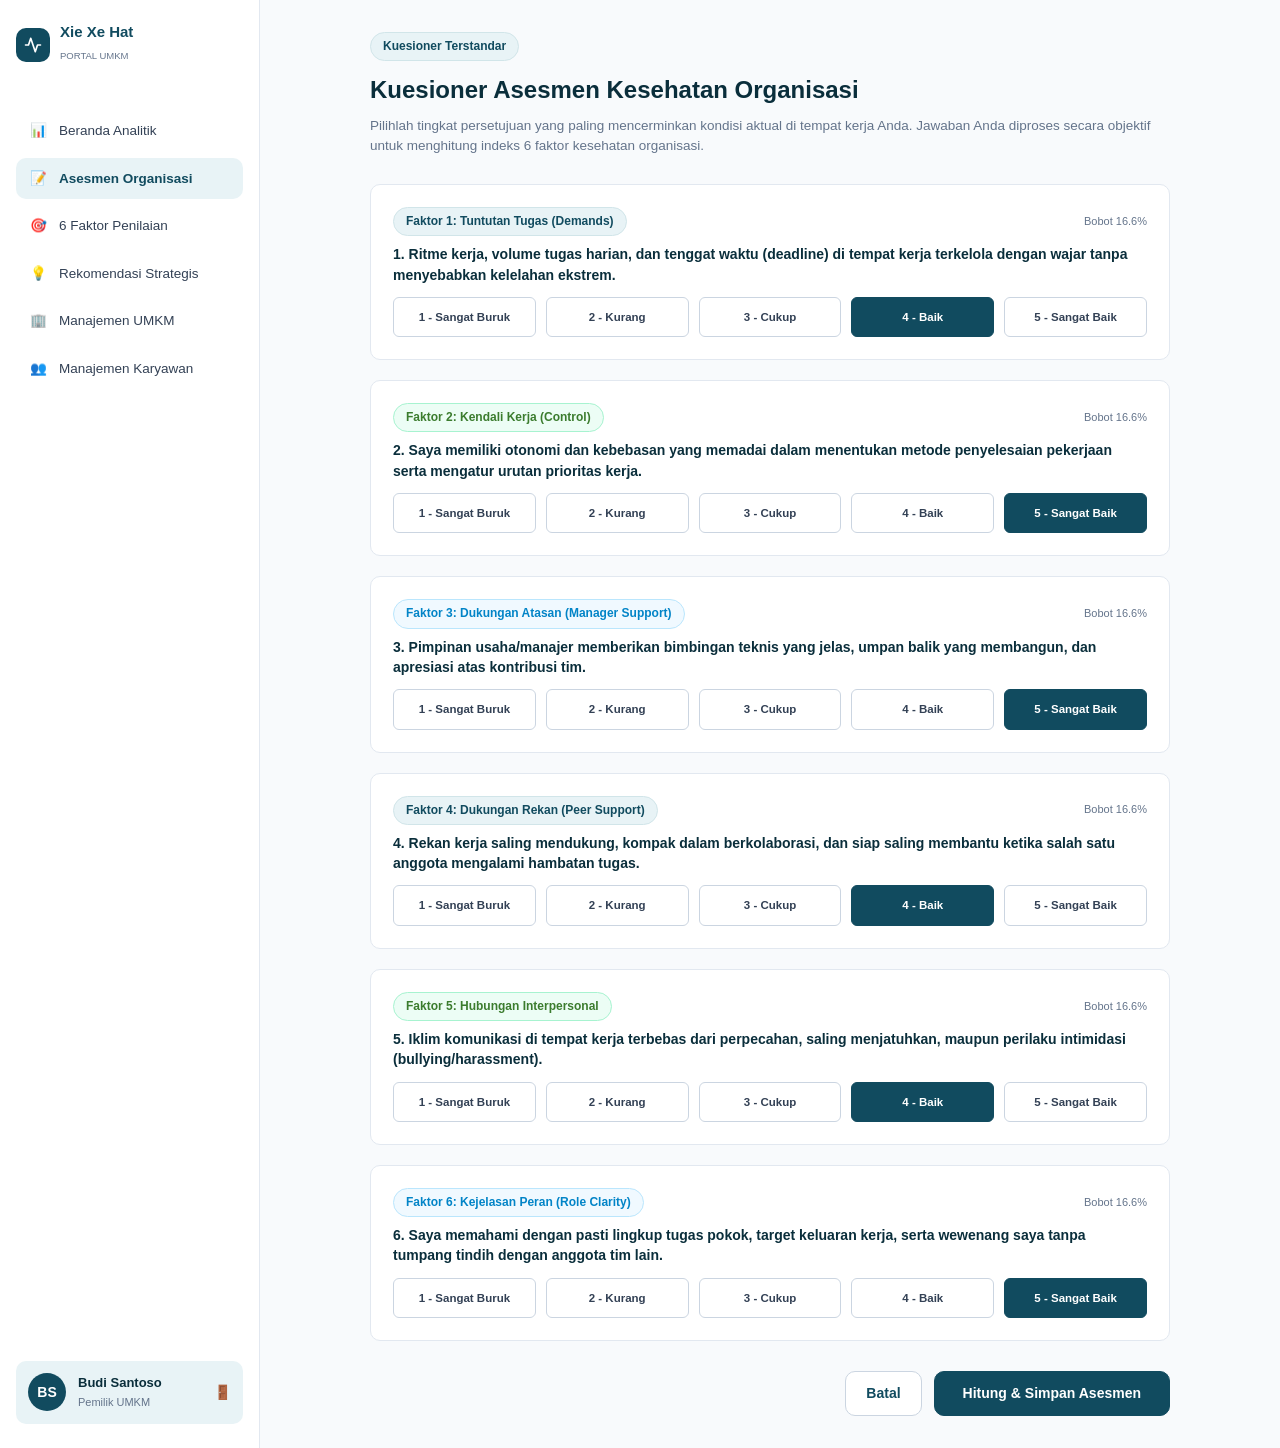
==== asesmen.html @ 7491c0dc "project vanilla xiexehat" ====
<!DOCTYPE html>
<html lang="id">
<head>
    <meta charset="UTF-8">
    <meta name="viewport" content="width=device-width, initial-scale=1.0">
    <title>Asesmen Organisasi - Xie Xe Hat</title>
    <link rel="stylesheet" href="css/style.css">
    <style>
        .likert-group {
            display: grid;
            grid-template-columns: repeat(5, 1fr);
            gap: 10px;
            margin-top: 12px;
        }
        .likert-item {
            text-align: center;
        }
        .likert-label {
            display: block;
            padding: 10px 4px;
            border: 1px solid var(--border-hover);
            border-radius: var(--radius-sm);
            background: #FFFFFF;
            cursor: pointer;
            font-size: 11.5px;
            font-weight: 600;
            color: var(--text-body);
            transition: all 0.2s ease;
        }
        .likert-item input[type="radio"] {
            display: none;
        }
        .likert-item input[type="radio"]:checked + .likert-label {
            background-color: var(--primary);
            color: #FFFFFF;
            border-color: var(--primary);
        }
        .question-card {
            background: #FFFFFF;
            border: 1px solid var(--border-subtle);
            border-radius: var(--radius-md);
            padding: 22px;
            margin-bottom: 20px;
        }
    </style>
</head>
<body>

    <div class="app-layout">
        
        <!-- SIDEBAR -->
        <aside class="app-sidebar">
            <div style="display: flex; align-items: center; gap: 10px; margin-bottom: 20px;">
                <div class="nav-brand-logo" style="width: 34px; height: 34px;">
                    <svg width="18" height="18" viewBox="0 0 24 24" fill="none" stroke="currentColor" stroke-width="2.2" stroke-linecap="round" stroke-linejoin="round">
                        <path d="M22 12h-4l-3 9L9 3l-3 9H2" />
                    </svg>
                </div>
                <div>
                    <strong style="font-size: 15px; color: var(--primary); display: block; line-height: 1.1;">Xie Xe Hat</strong>
                    <span style="font-size: 9.5px; color: var(--text-muted); text-transform: uppercase;">Portal UMKM</span>
                </div>
            </div>

            <ul class="sidebar-nav">
                <li class="sidebar-item">
                    <a href="dashboard.html">
                        <span>📊</span> Beranda Analitik
                    </a>
                </li>
                <li class="sidebar-item active">
                    <a href="asesmen.html">
                        <span>📝</span> Asesmen Organisasi
                    </a>
                </li>
                <li class="sidebar-item">
                    <a href="enam-faktor.html">
                        <span>🎯</span> 6 Faktor Penilaian
                    </a>
                </li>
                <li class="sidebar-item">
                    <a href="rekomendasi.html">
                        <span>💡</span> Rekomendasi Strategis
                    </a>
                </li>
                <li class="sidebar-item">
                    <a href="manajemen-umkm.html">
                        <span>🏢</span> Manajemen UMKM
                    </a>
                </li>
                <li class="sidebar-item">
                    <a href="manajemen-karyawan.html">
                        <span>👥</span> Manajemen Karyawan
                    </a>
                </li>
            </ul>

            <div class="sidebar-profile">
                <div class="user-avatar">BS</div>
                <div style="flex-grow: 1; overflow: hidden;">
                    <div id="userName" style="font-size: 13px; font-weight: 700; color: var(--text-heading); white-space: nowrap; text-overflow: ellipsis; overflow: hidden;">
                        Budi Santoso
                    </div>
                    <div id="userRole" style="font-size: 11px; color: var(--text-muted);">
                        Pemilik UMKM
                    </div>
                </div>
                <button onclick="handleLogout()" style="background: none; border: none; cursor: pointer; color: var(--danger); font-size: 14px;" title="Keluar">
                    🚪
                </button>
            </div>
        </aside>

        <!-- MAIN CONTENT AREA -->
        <main class="app-main">
            
            <div style="max-width: 800px; margin: 0 auto;">
                
                <div style="margin-bottom: 28px;">
                    <div class="badge badge-primary" style="margin-bottom: 10px;">Kuesioner Terstandar</div>
                    <h1 style="font-size: 24px; font-weight: 800; color: var(--text-heading); margin-bottom: 6px;">
                        Kuesioner Asesmen Kesehatan Organisasi
                    </h1>
                    <p style="font-size: 13.5px; color: var(--text-muted); line-height: 1.5;">
                        Pilihlah tingkat persetujuan yang paling mencerminkan kondisi aktual di tempat kerja Anda. Jawaban Anda diproses secara objektif untuk menghitung indeks 6 faktor kesehatan organisasi.
                    </p>
                </div>

                <form id="assessmentForm" onsubmit="submitAssessment(event)">
                    
                    <!-- Question 1: Demands -->
                    <div class="question-card">
                        <div style="display: flex; justify-content: space-between; align-items: center; margin-bottom: 8px;">
                            <span class="badge badge-primary">Faktor 1: Tuntutan Tugas (Demands)</span>
                            <span style="font-size: 11px; color: var(--text-muted);">Bobot 16.6%</span>
                        </div>
                        <p style="font-size: 14px; font-weight: 600; color: var(--text-heading); line-height: 1.45;">
                            1. Ritme kerja, volume tugas harian, dan tenggat waktu (deadline) di tempat kerja terkelola dengan wajar tanpa menyebabkan kelelahan ekstrem.
                        </p>
                        <div class="likert-group">
                            <div class="likert-item">
                                <input type="radio" id="q1_1" name="q1" value="1" required>
                                <label for="q1_1" class="likert-label">1 - Sangat Buruk</label>
                            </div>
                            <div class="likert-item">
                                <input type="radio" id="q1_2" name="q1" value="2">
                                <label for="q1_2" class="likert-label">2 - Kurang</label>
                            </div>
                            <div class="likert-item">
                                <input type="radio" id="q1_3" name="q1" value="3">
                                <label for="q1_3" class="likert-label">3 - Cukup</label>
                            </div>
                            <div class="likert-item">
                                <input type="radio" id="q1_4" name="q1" value="4" checked>
                                <label for="q1_4" class="likert-label">4 - Baik</label>
                            </div>
                            <div class="likert-item">
                                <input type="radio" id="q1_5" name="q1" value="5">
                                <label for="q1_5" class="likert-label">5 - Sangat Baik</label>
                            </div>
                        </div>
                    </div>

                    <!-- Question 2: Control -->
                    <div class="question-card">
                        <div style="display: flex; justify-content: space-between; align-items: center; margin-bottom: 8px;">
                            <span class="badge badge-sage">Faktor 2: Kendali Kerja (Control)</span>
                            <span style="font-size: 11px; color: var(--text-muted);">Bobot 16.6%</span>
                        </div>
                        <p style="font-size: 14px; font-weight: 600; color: var(--text-heading); line-height: 1.45;">
                            2. Saya memiliki otonomi dan kebebasan yang memadai dalam menentukan metode penyelesaian pekerjaan serta mengatur urutan prioritas kerja.
                        </p>
                        <div class="likert-group">
                            <div class="likert-item">
                                <input type="radio" id="q2_1" name="q2" value="1" required>
                                <label for="q2_1" class="likert-label">1 - Sangat Buruk</label>
                            </div>
                            <div class="likert-item">
                                <input type="radio" id="q2_2" name="q2" value="2">
                                <label for="q2_2" class="likert-label">2 - Kurang</label>
                            </div>
                            <div class="likert-item">
                                <input type="radio" id="q2_3" name="q2" value="3">
                                <label for="q2_3" class="likert-label">3 - Cukup</label>
                            </div>
                            <div class="likert-item">
                                <input type="radio" id="q2_4" name="q2" value="4">
                                <label for="q2_4" class="likert-label">4 - Baik</label>
                            </div>
                            <div class="likert-item">
                                <input type="radio" id="q2_5" name="q2" value="5" checked>
                                <label for="q2_5" class="likert-label">5 - Sangat Baik</label>
                            </div>
                        </div>
                    </div>

                    <!-- Question 3: Manager Support -->
                    <div class="question-card">
                        <div style="display: flex; justify-content: space-between; align-items: center; margin-bottom: 8px;">
                            <span class="badge badge-cyan">Faktor 3: Dukungan Atasan (Manager Support)</span>
                            <span style="font-size: 11px; color: var(--text-muted);">Bobot 16.6%</span>
                        </div>
                        <p style="font-size: 14px; font-weight: 600; color: var(--text-heading); line-height: 1.45;">
                            3. Pimpinan usaha/manajer memberikan bimbingan teknis yang jelas, umpan balik yang membangun, dan apresiasi atas kontribusi tim.
                        </p>
                        <div class="likert-group">
                            <div class="likert-item">
                                <input type="radio" id="q3_1" name="q3" value="1" required>
                                <label for="q3_1" class="likert-label">1 - Sangat Buruk</label>
                            </div>
                            <div class="likert-item">
                                <input type="radio" id="q3_2" name="q3" value="2">
                                <label for="q3_2" class="likert-label">2 - Kurang</label>
                            </div>
                            <div class="likert-item">
                                <input type="radio" id="q3_3" name="q3" value="3">
                                <label for="q3_3" class="likert-label">3 - Cukup</label>
                            </div>
                            <div class="likert-item">
                                <input type="radio" id="q3_4" name="q3" value="4">
                                <label for="q3_4" class="likert-label">4 - Baik</label>
                            </div>
                            <div class="likert-item">
                                <input type="radio" id="q3_5" name="q3" value="5" checked>
                                <label for="q3_5" class="likert-label">5 - Sangat Baik</label>
                            </div>
                        </div>
                    </div>

                    <!-- Question 4: Peer Support -->
                    <div class="question-card">
                        <div style="display: flex; justify-content: space-between; align-items: center; margin-bottom: 8px;">
                            <span class="badge badge-primary">Faktor 4: Dukungan Rekan (Peer Support)</span>
                            <span style="font-size: 11px; color: var(--text-muted);">Bobot 16.6%</span>
                        </div>
                        <p style="font-size: 14px; font-weight: 600; color: var(--text-heading); line-height: 1.45;">
                            4. Rekan kerja saling mendukung, kompak dalam berkolaborasi, dan siap saling membantu ketika salah satu anggota mengalami hambatan tugas.
                        </p>
                        <div class="likert-group">
                            <div class="likert-item">
                                <input type="radio" id="q4_1" name="q4" value="1" required>
                                <label for="q4_1" class="likert-label">1 - Sangat Buruk</label>
                            </div>
                            <div class="likert-item">
                                <input type="radio" id="q4_2" name="q4" value="2">
                                <label for="q4_2" class="likert-label">2 - Kurang</label>
                            </div>
                            <div class="likert-item">
                                <input type="radio" id="q4_3" name="q4" value="3">
                                <label for="q4_3" class="likert-label">3 - Cukup</label>
                            </div>
                            <div class="likert-item">
                                <input type="radio" id="q4_4" name="q4" value="4" checked>
                                <label for="q4_4" class="likert-label">4 - Baik</label>
                            </div>
                            <div class="likert-item">
                                <input type="radio" id="q4_5" name="q4" value="5">
                                <label for="q4_5" class="likert-label">5 - Sangat Baik</label>
                            </div>
                        </div>
                    </div>

                    <!-- Question 5: Relationships -->
                    <div class="question-card">
                        <div style="display: flex; justify-content: space-between; align-items: center; margin-bottom: 8px;">
                            <span class="badge badge-sage">Faktor 5: Hubungan Interpersonal</span>
                            <span style="font-size: 11px; color: var(--text-muted);">Bobot 16.6%</span>
                        </div>
                        <p style="font-size: 14px; font-weight: 600; color: var(--text-heading); line-height: 1.45;">
                            5. Iklim komunikasi di tempat kerja terbebas dari perpecahan, saling menjatuhkan, maupun perilaku intimidasi (bullying/harassment).
                        </p>
                        <div class="likert-group">
                            <div class="likert-item">
                                <input type="radio" id="q5_1" name="q5" value="1" required>
                                <label for="q5_1" class="likert-label">1 - Sangat Buruk</label>
                            </div>
                            <div class="likert-item">
                                <input type="radio" id="q5_2" name="q5" value="2">
                                <label for="q5_2" class="likert-label">2 - Kurang</label>
                            </div>
                            <div class="likert-item">
                                <input type="radio" id="q5_3" name="q5" value="3">
                                <label for="q5_3" class="likert-label">3 - Cukup</label>
                            </div>
                            <div class="likert-item">
                                <input type="radio" id="q5_4" name="q5" value="4" checked>
                                <label for="q5_4" class="likert-label">4 - Baik</label>
                            </div>
                            <div class="likert-item">
                                <input type="radio" id="q5_5" name="q5" value="5">
                                <label for="q5_5" class="likert-label">5 - Sangat Baik</label>
                            </div>
                        </div>
                    </div>

                    <!-- Question 6: Role Clarity -->
                    <div class="question-card">
                        <div style="display: flex; justify-content: space-between; align-items: center; margin-bottom: 8px;">
                            <span class="badge badge-cyan">Faktor 6: Kejelasan Peran (Role Clarity)</span>
                            <span style="font-size: 11px; color: var(--text-muted);">Bobot 16.6%</span>
                        </div>
                        <p style="font-size: 14px; font-weight: 600; color: var(--text-heading); line-height: 1.45;">
                            6. Saya memahami dengan pasti lingkup tugas pokok, target keluaran kerja, serta wewenang saya tanpa tumpang tindih dengan anggota tim lain.
                        </p>
                        <div class="likert-group">
                            <div class="likert-item">
                                <input type="radio" id="q6_1" name="q6" value="1" required>
                                <label for="q6_1" class="likert-label">1 - Sangat Buruk</label>
                            </div>
                            <div class="likert-item">
                                <input type="radio" id="q6_2" name="q6" value="2">
                                <label for="q6_2" class="likert-label">2 - Kurang</label>
                            </div>
                            <div class="likert-item">
                                <input type="radio" id="q6_3" name="q6" value="3">
                                <label for="q6_3" class="likert-label">3 - Cukup</label>
                            </div>
                            <div class="likert-item">
                                <input type="radio" id="q6_4" name="q6" value="4">
                                <label for="q6_4" class="likert-label">4 - Baik</label>
                            </div>
                            <div class="likert-item">
                                <input type="radio" id="q6_5" name="q6" value="5" checked>
                                <label for="q6_5" class="likert-label">5 - Sangat Baik</label>
                            </div>
                        </div>
                    </div>

                    <div style="display: flex; justify-content: flex-end; gap: 12px; margin-top: 30px;">
                        <a href="dashboard.html" class="btn btn-outline">Batal</a>
                        <button type="submit" class="btn btn-primary" style="padding: 12px 28px;">
                            Hitung & Simpan Asesmen
                        </button>
                    </div>

                </form>

            </div>

        </main>
    </div>

    <!-- SUCCESS MODAL -->
    <div id="successModal" class="modal-overlay">
        <div class="modal-content" style="text-align: center;">
            <div style="width: 56px; height: 56px; border-radius: 50%; background: var(--accent-mint-subtle); color: var(--accent-sage); display: flex; align-items: center; justify-content: center; font-size: 26px; margin: 0 auto 16px;">
                ✓
            </div>
            <h3 style="font-size: 18px; font-weight: 800; color: var(--text-heading); margin-bottom: 8px;">
                Asesmen Berhasil Disimpan!
            </h3>
            <p id="modalDesc" style="font-size: 13.5px; color: var(--text-muted); line-height: 1.5; margin-bottom: 24px;">
                Skor kesehatan organisasi Anda telah dikalkulasi ulang secara otomatis.
            </p>
            <div style="display: flex; justify-content: center; gap: 10px;">
                <a href="dashboard.html" class="btn btn-primary">Buka Dashboard</a>
                <a href="rekomendasi.html" class="btn btn-outline">Lihat Rekomendasi</a>
            </div>
        </div>
    </div>

    <script src="js/app.js"></script>
    <script>
        async function submitAssessment(e) {
            e.preventDefault();
            
            // Read 6 values (1 to 5)
            const v1 = parseInt(document.querySelector('input[name="q1"]:checked')?.value || 4);
            const v2 = parseInt(document.querySelector('input[name="q2"]:checked')?.value || 4);
            const v3 = parseInt(document.querySelector('input[name="q3"]:checked')?.value || 4);
            const v4 = parseInt(document.querySelector('input[name="q4"]:checked')?.value || 4);
            const v5 = parseInt(document.querySelector('input[name="q5"]:checked')?.value || 4);
            const v6 = parseInt(document.querySelector('input[name="q6"]:checked')?.value || 4);

            // Convert to percentage (value / 5 * 100)
            const newScores = {
                demands: Math.round((v1 / 5) * 100),
                control: Math.round((v2 / 5) * 100),
                managerSupport: Math.round((v3 / 5) * 100),
                peerSupport: Math.round((v4 / 5) * 100),
                relationships: Math.round((v5 / 5) * 100),
                roleClarity: Math.round((v6 / 5) * 100)
            };

            await Store.saveAssessment(newScores);

            const overall = Store.getOverallScore();
            document.getElementById('modalDesc').innerHTML = `Skor kesehatan organisasi terbaru: <strong style="color: var(--primary); font-size: 16px;">${overall}%</strong>. Data asesmen telah berhasil dicatat ke database.`;
            document.getElementById('successModal').classList.add('active');
        }
    </script>
</body>
</html>
---- css/style.css ----
/* ==========================================================================
   XIE XE HAT - ULTRA FAST VANILLA STYLESHEET
   Optimized for <20ms First Contentful Paint (Zero External Runtime Bloat)
   ========================================================================== */

:root {
    --primary: #114B5F;
    --primary-dark: #0A3342;
    --primary-light: #185C74;
    --primary-subtle: #E8F3F6;
    
    --accent-cyan: #38B6FF;
    --accent-cyan-dark: #0284C7;
    --accent-cyan-subtle: #F0F9FF;
    
    --accent-sage: #4E9F3D;
    --accent-sage-dark: #3B7C2E;
    --accent-mint: #10B981;
    --accent-mint-subtle: #ECFDF5;
    
    --warning: #F59E0B;
    --warning-subtle: #FEF3C7;
    --danger: #EF4444;
    --danger-subtle: #FEE2E2;

    --bg-base: #F8FAFC;
    --bg-card: #FFFFFF;
    --border-subtle: #E2E8F0;
    --border-hover: #CBD5E1;

    --text-heading: #0A2E3B;
    --text-body: #334155;
    --text-muted: #64748B;
    --text-subtle: #94A3B8;

    --font-stack: -apple-system, BlinkMacSystemFont, 'Segoe UI', Roboto, 'Poppins', Helvetica, Arial, sans-serif;
    --radius-sm: 6px;
    --radius-md: 10px;
    --radius-lg: 14px;
    --radius-xl: 20px;
}

/* Base Reset */
*, *::before, *::after {
    box-sizing: border-box;
    margin: 0;
    padding: 0;
}

html {
    scroll-behavior: smooth;
}

body {
    font-family: var(--font-stack);
    background-color: var(--bg-base);
    color: var(--text-body);
    line-height: 1.6;
    -webkit-font-smoothing: antialiased;
}

a {
    color: inherit;
    text-decoration: none;
}

/* Layout Utilities */
.container {
    max-width: 1200px;
    margin-left: auto;
    margin-right: auto;
    padding-left: 24px;
    padding-right: 24px;
}

@media (min-width: 768px) {
    .container {
        padding-left: 40px;
        padding-right: 40px;
    }
}

/* Buttons */
.btn {
    display: inline-flex;
    align-items: center;
    justify-content: center;
    gap: 8px;
    padding: 10px 20px;
    font-size: 14px;
    font-weight: 600;
    border-radius: var(--radius-md);
    cursor: pointer;
    transition: all 0.2s ease;
    border: 1px solid transparent;
}

.btn-primary {
    background-color: var(--primary);
    color: #FFFFFF;
    border-color: var(--primary);
}

.btn-primary:hover {
    background-color: var(--primary-dark);
    border-color: var(--primary-dark);
}

.btn-outline {
    background-color: #FFFFFF;
    color: var(--primary);
    border-color: var(--border-hover);
}

.btn-outline:hover {
    background-color: var(--primary-subtle);
    border-color: var(--primary);
}

.btn-sm {
    padding: 6px 14px;
    font-size: 12px;
}

/* Badges */
.badge {
    display: inline-flex;
    align-items: center;
    gap: 6px;
    padding: 4px 12px;
    border-radius: 9999px;
    font-size: 12px;
    font-weight: 600;
    border: 1px solid var(--border-subtle);
    background-color: #FFFFFF;
}

.badge-primary {
    background-color: var(--primary-subtle);
    color: var(--primary);
    border-color: #D1E5E9;
}

.badge-sage {
    background-color: var(--accent-mint-subtle);
    color: var(--accent-sage-dark);
    border-color: #A7F3D0;
}

.badge-cyan {
    background-color: var(--accent-cyan-subtle);
    color: var(--accent-cyan-dark);
    border-color: #BAE6FD;
}

.badge-danger {
    background-color: var(--danger-subtle);
    color: #B91C1C;
    border-color: #FECACA;
}

/* Flat Subtle Card */
.card {
    background-color: var(--bg-card);
    border: 1px solid var(--border-subtle);
    border-radius: var(--radius-lg);
    padding: 24px;
    transition: border-color 0.2s ease;
}

.card:hover {
    border-color: var(--border-hover);
}

/* Form Controls */
.form-group {
    display: flex;
    flex-direction: column;
    gap: 6px;
    margin-bottom: 18px;
}

.form-group label {
    font-size: 13px;
    font-weight: 600;
    color: var(--text-heading);
}

.form-control {
    width: 100%;
    padding: 11px 14px;
    font-size: 14px;
    border: 1px solid var(--border-hover);
    border-radius: var(--radius-sm);
    background-color: #FFFFFF;
    color: var(--text-body);
    outline: none;
    transition: all 0.2s ease;
}

.form-control:focus {
    border-color: var(--accent-cyan);
    box-shadow: 0 0 0 3px rgba(56, 182, 255, 0.15);
}

/* Navigation Bar */
.navbar {
    position: sticky;
    top: 0;
    z-index: 100;
    background-color: rgba(248, 250, 252, 0.95);
    backdrop-filter: blur(8px);
    border-bottom: 1px solid var(--border-subtle);
    padding: 14px 0;
}

.nav-container {
    display: flex;
    align-items: center;
    justify-content: space-between;
}

.nav-brand {
    display: flex;
    align-items: center;
    gap: 12px;
}

.nav-brand-logo {
    width: 38px;
    height: 38px;
    background-color: var(--primary);
    border-radius: var(--radius-md);
    display: flex;
    align-items: center;
    justify-content: center;
    color: #FFFFFF;
}

.nav-brand-text {
    display: flex;
    flex-direction: column;
}

.brand-title {
    font-size: 18px;
    font-weight: 800;
    color: var(--primary);
    line-height: 1.1;
}

.brand-subtitle {
    font-size: 10px;
    font-weight: 600;
    color: var(--text-muted);
    text-transform: uppercase;
    letter-spacing: 0.8px;
}

.nav-links {
    display: none;
    align-items: center;
    gap: 24px;
    list-style: none;
    font-size: 14px;
    font-weight: 500;
    color: var(--text-body);
}

.nav-links a:hover {
    color: var(--primary);
}

.nav-actions {
    display: flex;
    align-items: center;
    gap: 10px;
}

@media (min-width: 820px) {
    .nav-links {
        display: flex;
    }
}

/* ==========================================================================
   APP / DASHBOARD SHELL LAYOUT
   ========================================================================== */
.app-layout {
    display: flex;
    min-height: 100vh;
}

.app-sidebar {
    width: 260px;
    background-color: #FFFFFF;
    border-right: 1px solid var(--border-subtle);
    display: flex;
    flex-direction: column;
    padding: 24px 16px;
    flex-shrink: 0;
}

.app-main {
    flex-grow: 1;
    background-color: var(--bg-base);
    padding: 32px 40px;
    overflow-y: auto;
}

.sidebar-nav {
    list-style: none;
    margin-top: 24px;
    display: flex;
    flex-direction: column;
    gap: 6px;
    flex-grow: 1;
}

.sidebar-item a {
    display: flex;
    align-items: center;
    gap: 12px;
    padding: 10px 14px;
    border-radius: var(--radius-md);
    font-size: 13.5px;
    font-weight: 500;
    color: var(--text-body);
    transition: all 0.2s ease;
}

.sidebar-item a:hover {
    background-color: var(--bg-base);
    color: var(--primary);
}

.sidebar-item.active a {
    background-color: var(--primary-subtle);
    color: var(--primary);
    font-weight: 700;
}

.sidebar-profile {
    margin-top: auto;
    padding: 12px;
    background-color: var(--primary-subtle);
    border-radius: var(--radius-md);
    display: flex;
    align-items: center;
    gap: 12px;
}

.user-avatar {
    width: 38px;
    height: 38px;
    border-radius: 50%;
    background-color: var(--primary);
    color: white;
    display: flex;
    align-items: center;
    justify-content: center;
    font-weight: 700;
    font-size: 14px;
}

/* Tables */
.table-wrapper {
    background: #FFFFFF;
    border: 1px solid var(--border-subtle);
    border-radius: var(--radius-lg);
    overflow: hidden;
}

table {
    width: 100%;
    border-collapse: collapse;
    font-size: 13.5px;
    text-align: left;
}

th {
    background-color: var(--bg-base);
    color: var(--text-muted);
    font-weight: 600;
    padding: 14px 18px;
    border-bottom: 1px solid var(--border-subtle);
}

td {
    padding: 14px 18px;
    border-bottom: 1px solid var(--border-subtle);
    color: var(--text-body);
}

tr:last-child td {
    border-bottom: none;
}

/* Grid Utilities */
.grid-2 {
    display: grid;
    grid-template-columns: repeat(auto-fit, minmax(280px, 1fr));
    gap: 20px;
}

.grid-3 {
    display: grid;
    grid-template-columns: repeat(auto-fit, minmax(250px, 1fr));
    gap: 20px;
}

.grid-4 {
    display: grid;
    grid-template-columns: repeat(auto-fit, minmax(200px, 1fr));
    gap: 16px;
}

/* Modals */
.modal-overlay {
    display: none;
    position: fixed;
    inset: 0;
    background-color: rgba(10, 46, 59, 0.4);
    backdrop-filter: blur(4px);
    z-index: 1000;
    align-items: center;
    justify-content: center;
    padding: 16px;
}

.modal-overlay.active {
    display: flex;
}

.modal-content {
    background: #FFFFFF;
    border-radius: var(--radius-lg);
    border: 1px solid var(--border-subtle);
    width: 100%;
    max-width: 480px;
    padding: 28px;
}

/* Responsive adjustments */
@media (max-width: 768px) {
    .app-layout {
        flex-direction: column;
    }
    .app-sidebar {
        width: 100%;
        border-right: none;
        border-bottom: 1px solid var(--border-subtle);
    }
    .app-main {
        padding: 20px 16px;
    }
}
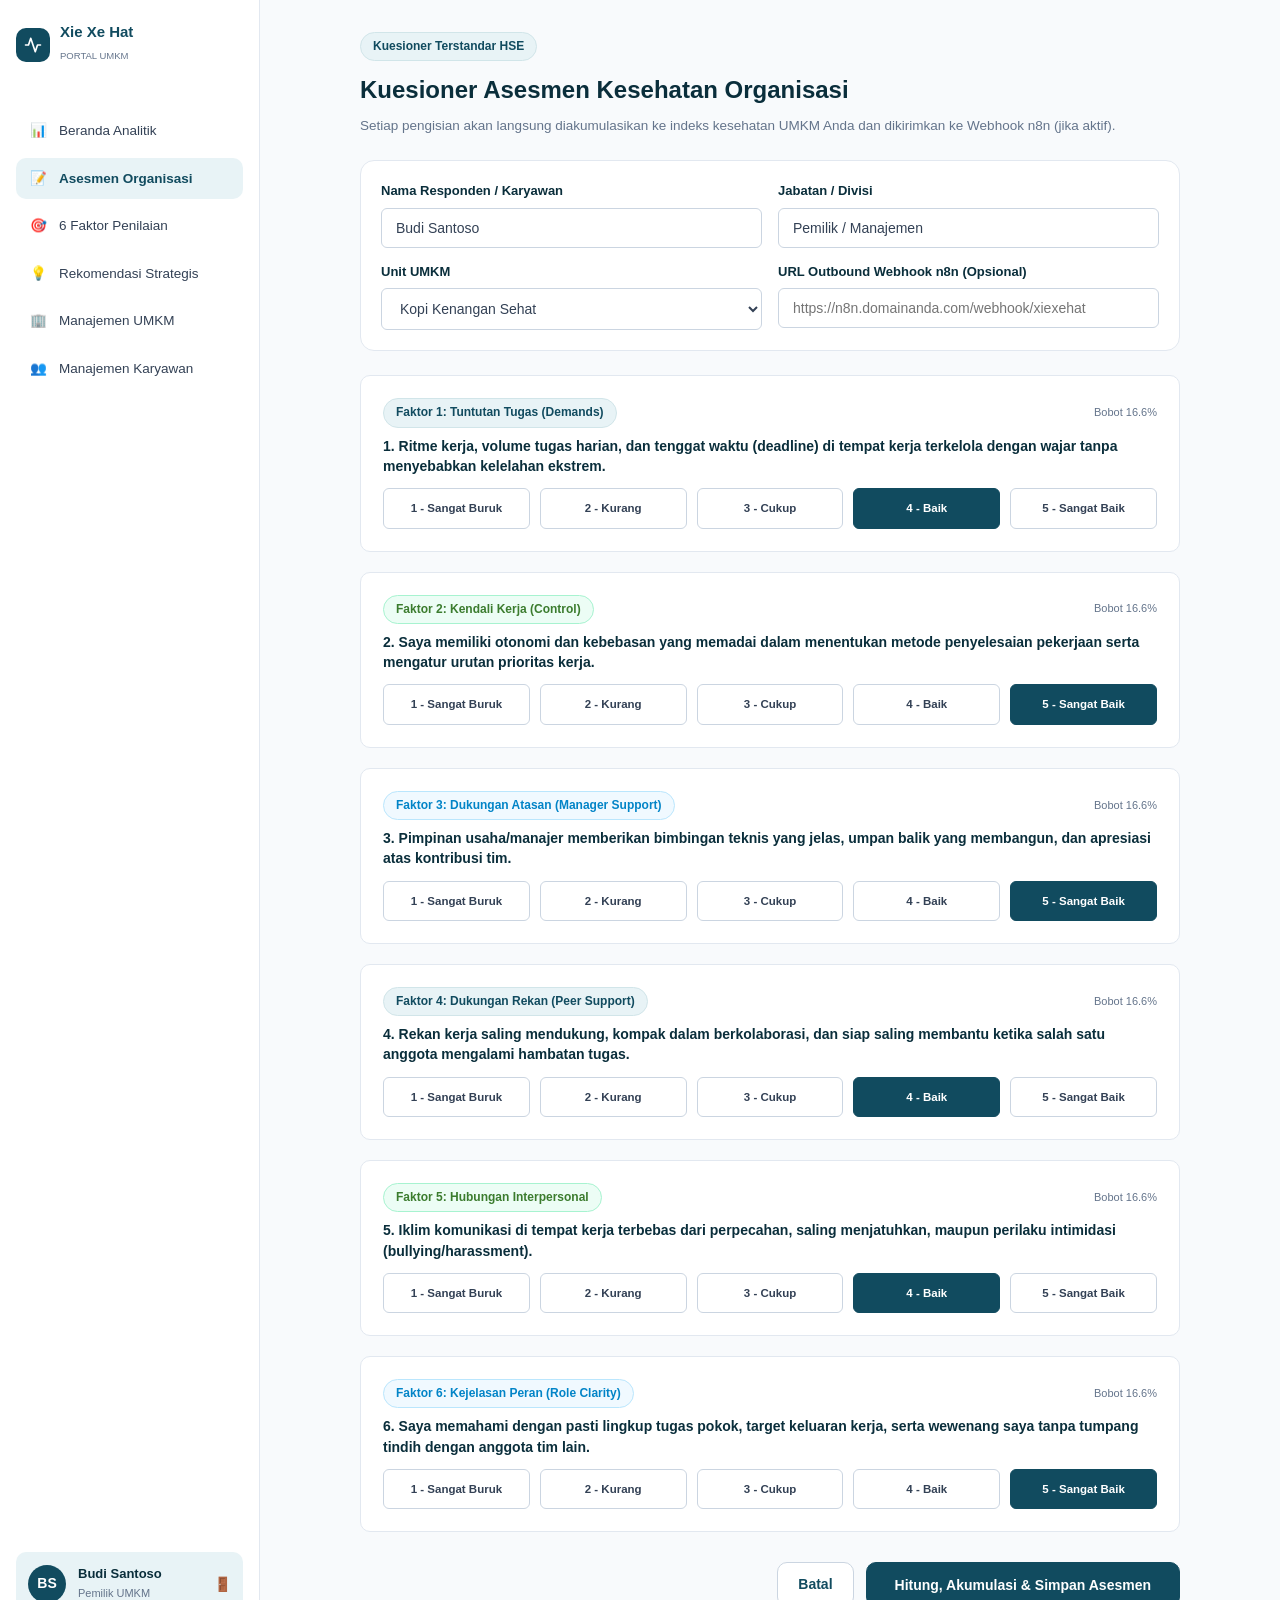
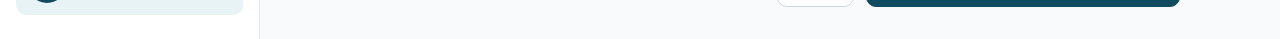
==== commit f9eb6933: "Rekonstruksi Sistem Inti, Data Dinamis & Integrasi n8n" ====
--- a/asesmen.html
+++ b/asesmen.html
@@ -41,6 +41,11 @@
             border-radius: var(--radius-md);
             padding: 22px;
             margin-bottom: 20px;
+        }
+        @media (max-width: 600px) {
+            .likert-group {
+                grid-template-columns: 1fr;
+            }
         }
     </style>
 </head>
@@ -96,13 +101,13 @@
             </ul>
 
             <div class="sidebar-profile">
-                <div class="user-avatar">BS</div>
+                <div class="user-avatar">XX</div>
                 <div style="flex-grow: 1; overflow: hidden;">
                     <div id="userName" style="font-size: 13px; font-weight: 700; color: var(--text-heading); white-space: nowrap; text-overflow: ellipsis; overflow: hidden;">
-                        Budi Santoso
+                        Memuat...
                     </div>
                     <div id="userRole" style="font-size: 11px; color: var(--text-muted);">
-                        Pemilik UMKM
+                        Akun
                     </div>
                 </div>
                 <button onclick="handleLogout()" style="background: none; border: none; cursor: pointer; color: var(--danger); font-size: 14px;" title="Keluar">
@@ -114,16 +119,40 @@
         <!-- MAIN CONTENT AREA -->
         <main class="app-main">
             
-            <div style="max-width: 800px; margin: 0 auto;">
+            <div style="max-width: 820px; margin: 0 auto;">
                 
-                <div style="margin-bottom: 28px;">
-                    <div class="badge badge-primary" style="margin-bottom: 10px;">Kuesioner Terstandar</div>
+                <div style="margin-bottom: 24px;">
+                    <div class="badge badge-primary" style="margin-bottom: 10px;">Kuesioner Terstandar HSE</div>
                     <h1 style="font-size: 24px; font-weight: 800; color: var(--text-heading); margin-bottom: 6px;">
                         Kuesioner Asesmen Kesehatan Organisasi
                     </h1>
                     <p style="font-size: 13.5px; color: var(--text-muted); line-height: 1.5;">
-                        Pilihlah tingkat persetujuan yang paling mencerminkan kondisi aktual di tempat kerja Anda. Jawaban Anda diproses secara objektif untuk menghitung indeks 6 faktor kesehatan organisasi.
+                        Setiap pengisian akan langsung diakumulasikan ke indeks kesehatan UMKM Anda dan dikirimkan ke Webhook n8n (jika aktif).
                     </p>
+                </div>
+
+                <!-- Identitas Responden & Pengaturan Webhook n8n -->
+                <div class="card" style="margin-bottom: 24px; padding: 20px;">
+                    <div class="grid-2" style="gap: 16px;">
+                        <div class="form-group" style="margin-bottom: 0;">
+                            <label for="respondentName">Nama Responden / Karyawan</label>
+                            <input type="text" id="respondentName" class="form-control" placeholder="Contoh: Rian Pratama" required>
+                        </div>
+                        <div class="form-group" style="margin-bottom: 0;">
+                            <label for="respondentRole">Jabatan / Divisi</label>
+                            <input type="text" id="respondentRole" class="form-control" placeholder="Contoh: Barista, Kasir, Admin" required>
+                        </div>
+                    </div>
+                    <div class="grid-2" style="gap: 16px; margin-top: 14px;">
+                        <div class="form-group" style="margin-bottom: 0;">
+                            <label for="umkmSelect">Unit UMKM</label>
+                            <select id="umkmSelect" class="form-control"></select>
+                        </div>
+                        <div class="form-group" style="margin-bottom: 0;">
+                            <label for="n8nWebhookInput">URL Outbound Webhook n8n (Opsional)</label>
+                            <input type="url" id="n8nWebhookInput" class="form-control" placeholder="https://n8n.domainanda.com/webhook/xiexehat">
+                        </div>
+                    </div>
                 </div>
 
                 <form id="assessmentForm" onsubmit="submitAssessment(event)">
@@ -328,8 +357,8 @@
 
                     <div style="display: flex; justify-content: flex-end; gap: 12px; margin-top: 30px;">
                         <a href="dashboard.html" class="btn btn-outline">Batal</a>
-                        <button type="submit" class="btn btn-primary" style="padding: 12px 28px;">
-                            Hitung & Simpan Asesmen
+                        <button type="submit" id="submitBtn" class="btn btn-primary" style="padding: 12px 28px;">
+                            Hitung, Akumulasi & Simpan Asesmen
                         </button>
                     </div>
 
@@ -347,7 +376,7 @@
                 ✓
             </div>
             <h3 style="font-size: 18px; font-weight: 800; color: var(--text-heading); margin-bottom: 8px;">
-                Asesmen Berhasil Disimpan!
+                Asesmen Berhasil Diakumulasikan!
             </h3>
             <p id="modalDesc" style="font-size: 13.5px; color: var(--text-muted); line-height: 1.5; margin-bottom: 24px;">
                 Skor kesehatan organisasi Anda telah dikalkulasi ulang secara otomatis.
@@ -361,34 +390,66 @@
 
     <script src="js/app.js"></script>
     <script>
+        document.addEventListener('DOMContentLoaded', () => {
+            const account = Store.getActiveAccount();
+            if (!account) return;
+
+            document.getElementById('respondentName').value = account.user.name || '';
+            document.getElementById('respondentRole').value = account.user.role === 'owner' ? 'Pemilik / Manajemen' : 'Karyawan';
+            document.getElementById('n8nWebhookInput').value = Store.getWebhookUrl();
+
+            const umkmSelect = document.getElementById('umkmSelect');
+            umkmSelect.innerHTML = '';
+            const list = account.umkmList && account.umkmList.length > 0
+                ? account.umkmList
+                : [{ name: account.user.umkm || 'UMKM Utama' }];
+
+            list.forEach(u => {
+                const opt = document.createElement('option');
+                opt.value = u.name;
+                opt.textContent = u.name;
+                umkmSelect.appendChild(opt);
+            });
+        });
+
         async function submitAssessment(e) {
             e.preventDefault();
-            
-            // Read 6 values (1 to 5)
-            const v1 = parseInt(document.querySelector('input[name="q1"]:checked')?.value || 4);
-            const v2 = parseInt(document.querySelector('input[name="q2"]:checked')?.value || 4);
-            const v3 = parseInt(document.querySelector('input[name="q3"]:checked')?.value || 4);
-            const v4 = parseInt(document.querySelector('input[name="q4"]:checked')?.value || 4);
-            const v5 = parseInt(document.querySelector('input[name="q5"]:checked')?.value || 4);
-            const v6 = parseInt(document.querySelector('input[name="q6"]:checked')?.value || 4);
-
-            // Convert to percentage (value / 5 * 100)
-            const newScores = {
-                demands: Math.round((v1 / 5) * 100),
-                control: Math.round((v2 / 5) * 100),
-                managerSupport: Math.round((v3 / 5) * 100),
-                peerSupport: Math.round((v4 / 5) * 100),
-                relationships: Math.round((v5 / 5) * 100),
-                roleClarity: Math.round((v6 / 5) * 100)
+            const submitBtn = document.getElementById('submitBtn');
+            submitBtn.disabled = true;
+            submitBtn.textContent = 'Menyimpan & Mengakumulasi...';
+
+            const webhookUrl = document.getElementById('n8nWebhookInput').value.trim();
+            Store.setWebhookUrl(webhookUrl);
+
+            const respondentName = document.getElementById('respondentName').value.trim();
+            const respondentRole = document.getElementById('respondentRole').value.trim();
+            const umkmName = document.getElementById('umkmSelect').value;
+
+            const rawRatings = {
+                demands: parseInt(document.querySelector('input[name="q1"]:checked')?.value || 4, 10),
+                control: parseInt(document.querySelector('input[name="q2"]:checked')?.value || 4, 10),
+                managerSupport: parseInt(document.querySelector('input[name="q3"]:checked')?.value || 4, 10),
+                peerSupport: parseInt(document.querySelector('input[name="q4"]:checked')?.value || 4, 10),
+                relationships: parseInt(document.querySelector('input[name="q5"]:checked')?.value || 4, 10),
+                roleClarity: parseInt(document.querySelector('input[name="q6"]:checked')?.value || 4, 10)
             };
 
-            await Store.saveAssessment(newScores);
-
-            const overall = Store.getOverallScore();
-            document.getElementById('modalDesc').innerHTML = `Skor kesehatan organisasi terbaru: <strong style="color: var(--primary); font-size: 16px;">${overall}%</strong>. Data asesmen telah berhasil dicatat ke database.`;
+            const result = await Store.submitAssessment({
+                respondentName,
+                respondentRole,
+                umkmName,
+                rawRatings
+            });
+
+            const stats = Store.getParticipationStats();
+            document.getElementById('modalDesc').innerHTML =
+                `Skor akumulasi organisasi terbaru: <strong style="color: var(--primary); font-size: 16px;">${result.overallScore}%</strong> ` +
+                `dari total <strong>${stats.totalSubmissions} responden</strong>. Data telah tersimpan dan siap ditinjau.`;
+
+            submitBtn.disabled = false;
+            submitBtn.textContent = 'Hitung, Akumulasi & Simpan Asesmen';
             document.getElementById('successModal').classList.add('active');
         }
     </script>
 </body>
 </html>
-
--- a/css/style.css
+++ b/css/style.css
@@ -441,6 +441,45 @@
     padding: 28px;
 }
 
+/* Toast Notifications */
+.toast-container {
+    position: fixed;
+    bottom: 24px;
+    right: 24px;
+    z-index: 2000;
+    display: flex;
+    flex-direction: column;
+    gap: 10px;
+    max-width: 380px;
+    pointer-events: none;
+}
+
+.toast {
+    pointer-events: auto;
+    display: flex;
+    align-items: flex-start;
+    gap: 12px;
+    padding: 14px 16px;
+    border-radius: var(--radius-md);
+    background-color: #FFFFFF;
+    border: 1px solid var(--border-subtle);
+    border-left: 4px solid var(--primary);
+    box-shadow: 0 4px 12px rgba(10, 46, 59, 0.08);
+    font-size: 13px;
+    color: var(--text-body);
+    animation: toastSlideIn 0.25s ease forwards;
+}
+
+.toast-success { border-left-color: var(--accent-sage); }
+.toast-warning { border-left-color: var(--warning); }
+.toast-error { border-left-color: var(--danger); }
+.toast-info { border-left-color: var(--accent-cyan-dark); }
+
+@keyframes toastSlideIn {
+    from { opacity: 0; transform: translateY(12px); }
+    to { opacity: 1; transform: translateY(0); }
+}
+
 /* Responsive adjustments */
 @media (max-width: 768px) {
     .app-layout {
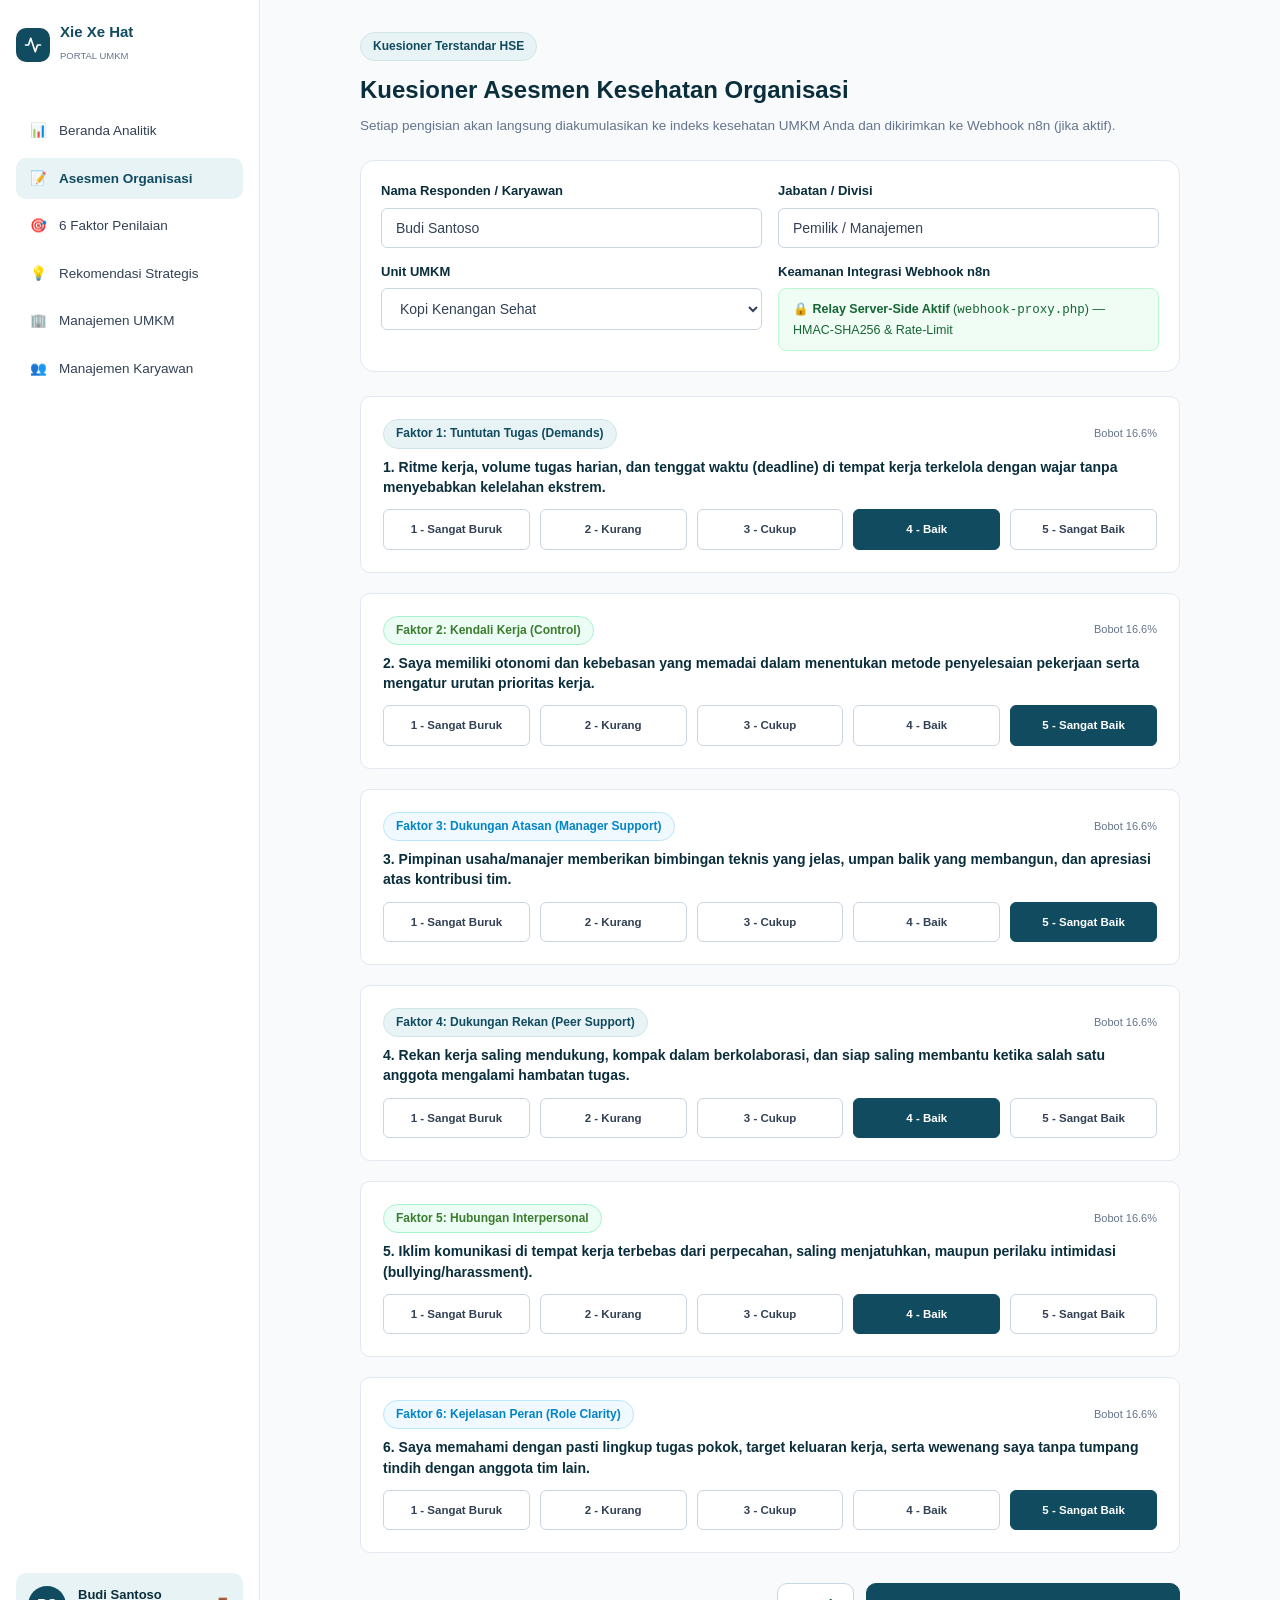
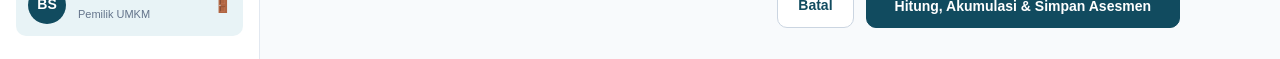
==== commit 6cbe9997: "Audit & Pengerasan Keamanan Sistem / Security Hardening part 2" ====
--- a/asesmen.html
+++ b/asesmen.html
@@ -149,8 +149,10 @@
                             <select id="umkmSelect" class="form-control"></select>
                         </div>
                         <div class="form-group" style="margin-bottom: 0;">
-                            <label for="n8nWebhookInput">URL Outbound Webhook n8n (Opsional)</label>
-                            <input type="url" id="n8nWebhookInput" class="form-control" placeholder="https://n8n.domainanda.com/webhook/xiexehat">
+                            <label>Keamanan Integrasi Webhook n8n</label>
+                            <div style="padding: 10px 14px; border: 1px solid #BBF7D0; background: #F0FDF4; border-radius: 8px; font-size: 12.5px; color: #166534;">
+                                🔒 <strong>Relay Server-Side Aktif</strong> (<code>webhook-proxy.php</code>) — HMAC-SHA256 & Rate-Limit
+                            </div>
                         </div>
                     </div>
                 </div>
@@ -396,7 +398,6 @@
 
             document.getElementById('respondentName').value = account.user.name || '';
             document.getElementById('respondentRole').value = account.user.role === 'owner' ? 'Pemilik / Manajemen' : 'Karyawan';
-            document.getElementById('n8nWebhookInput').value = Store.getWebhookUrl();
 
             const umkmSelect = document.getElementById('umkmSelect');
             umkmSelect.innerHTML = '';
@@ -417,9 +418,6 @@
             const submitBtn = document.getElementById('submitBtn');
             submitBtn.disabled = true;
             submitBtn.textContent = 'Menyimpan & Mengakumulasi...';
-
-            const webhookUrl = document.getElementById('n8nWebhookInput').value.trim();
-            Store.setWebhookUrl(webhookUrl);
 
             const respondentName = document.getElementById('respondentName').value.trim();
             const respondentRole = document.getElementById('respondentRole').value.trim();
